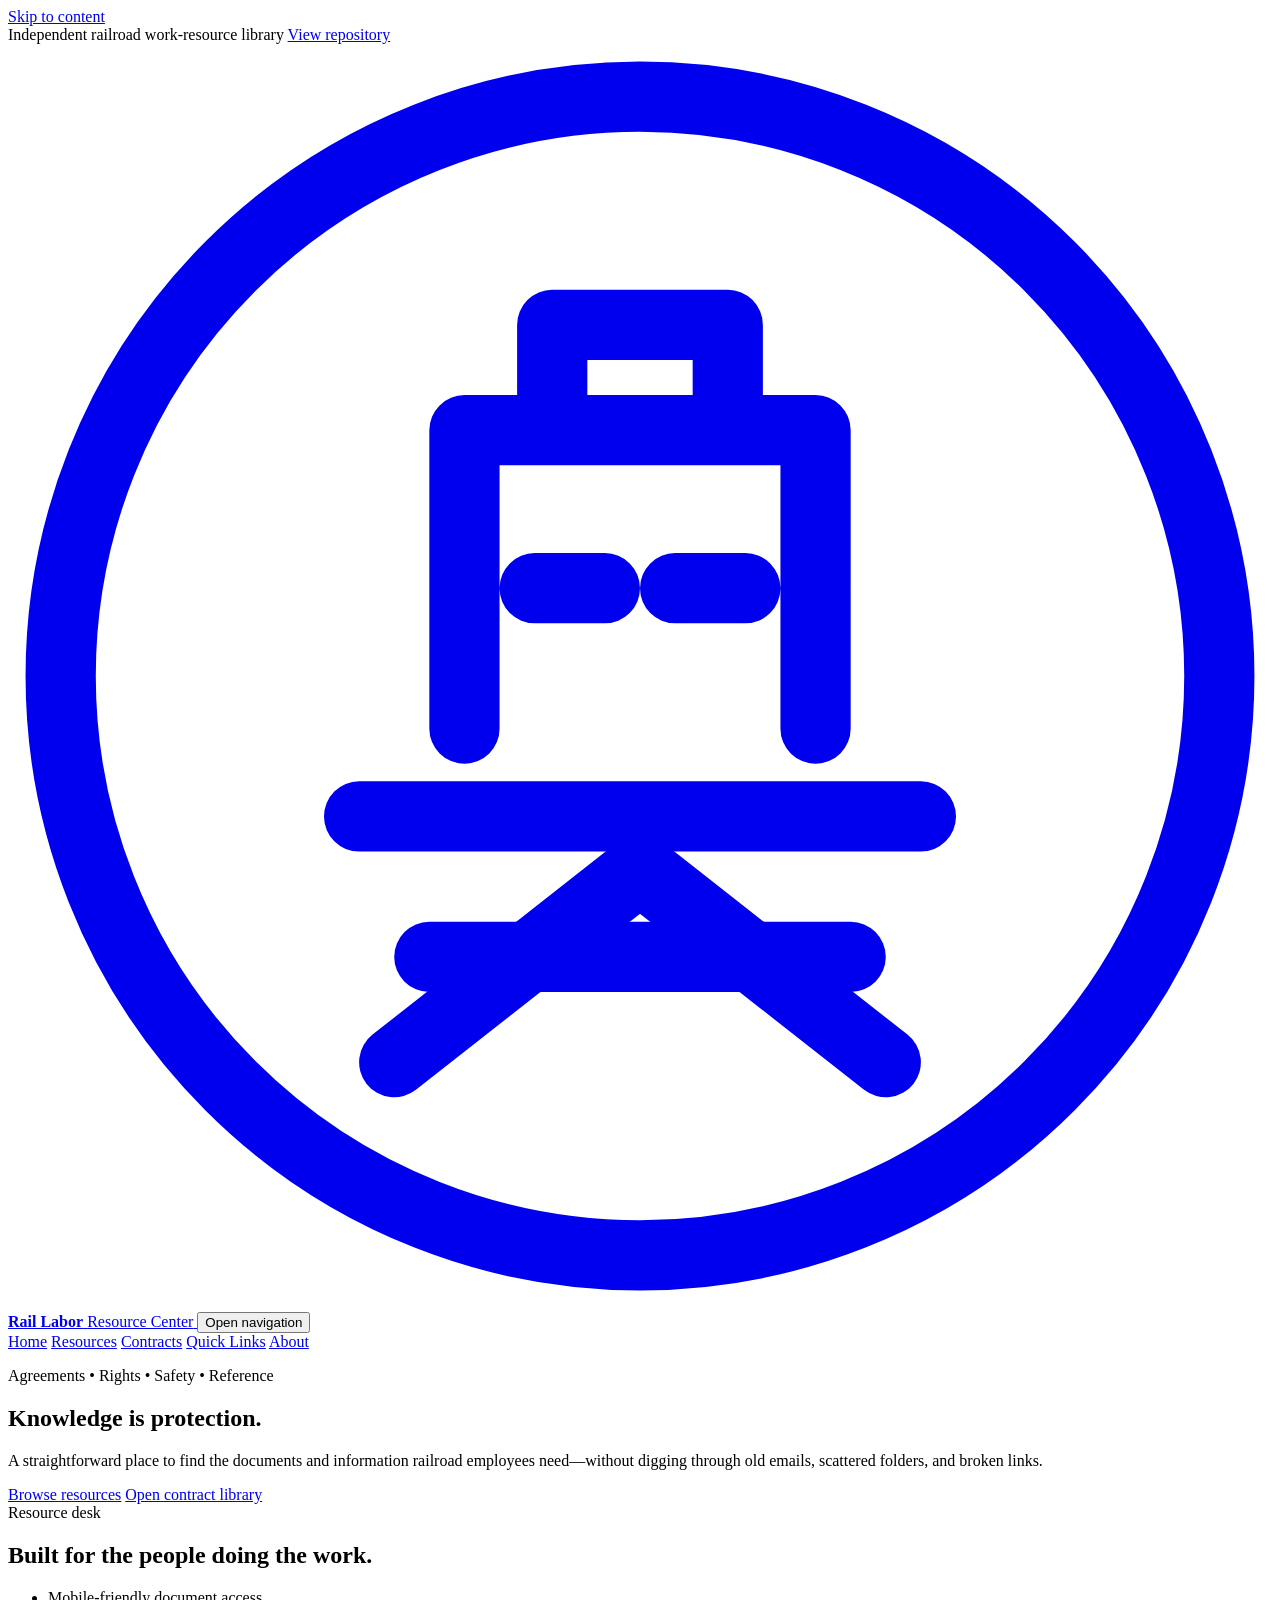
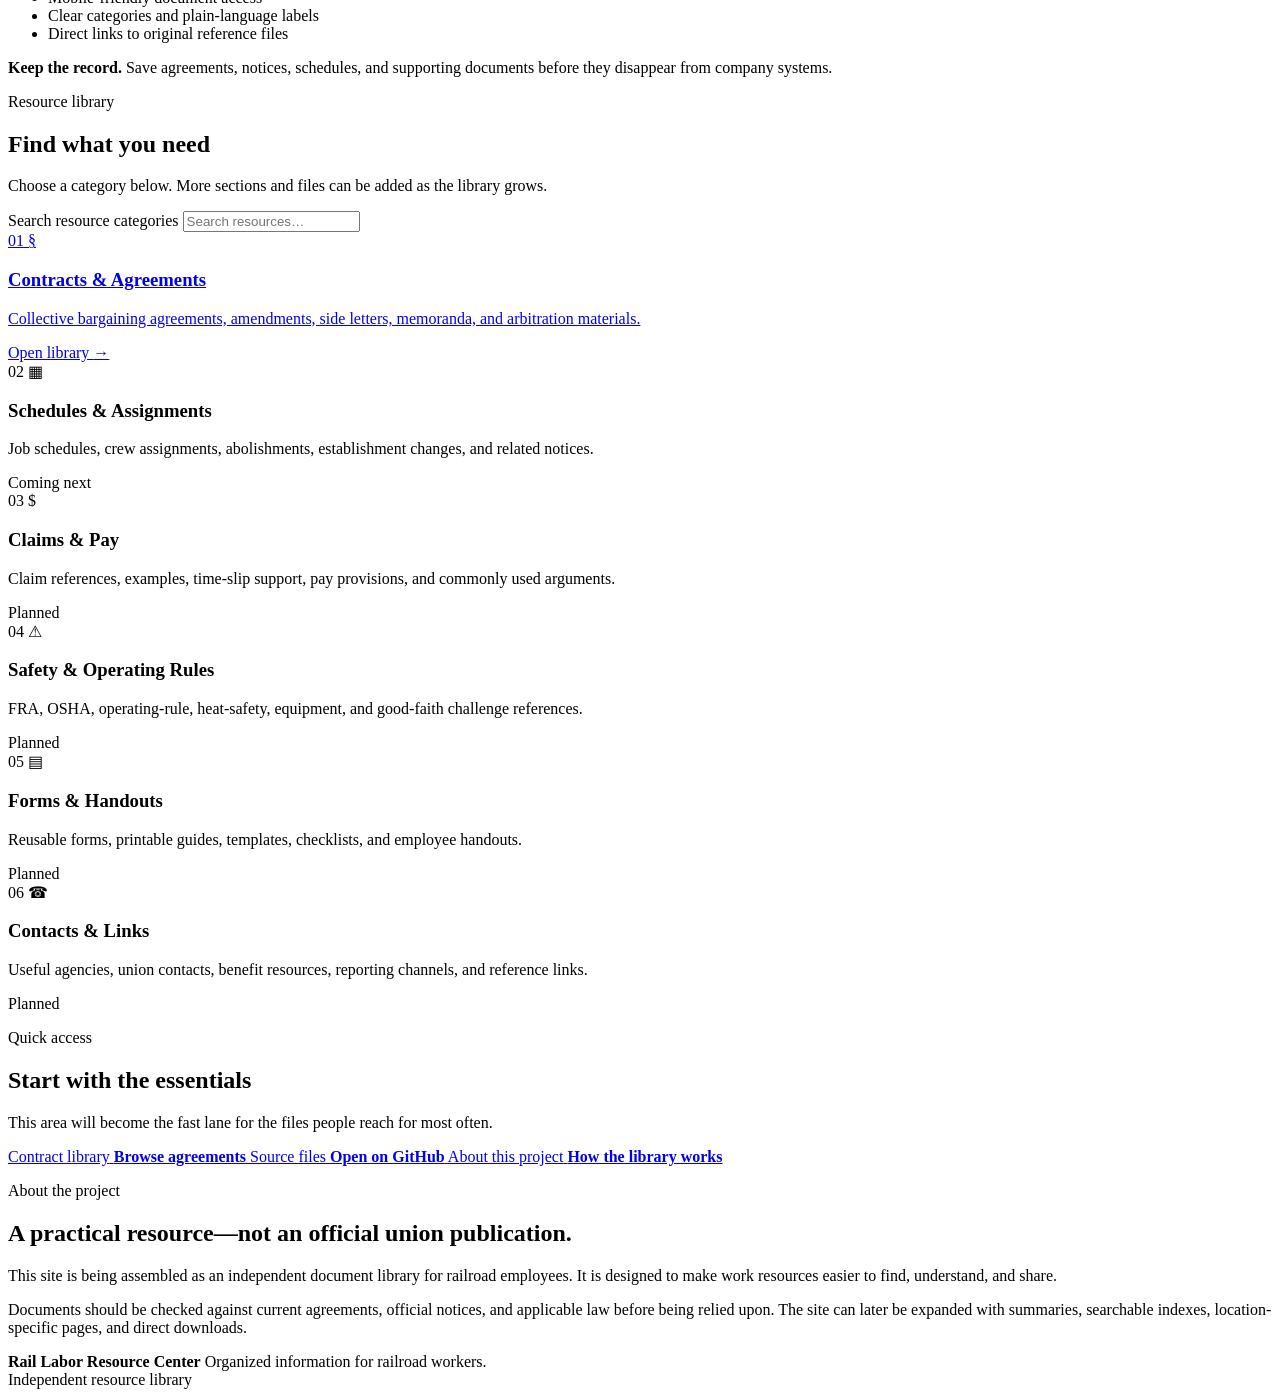
==== index.html @ ba3d01b4 "Build union-style resource homepage" ====
<!doctype html>
<html lang="en">
<head>
  <meta charset="utf-8">
  <meta name="viewport" content="width=device-width, initial-scale=1">
  <meta name="description" content="A practical library of railroad work agreements, schedules, safety references, forms, and employee resources.">
  <title>Rail Labor Resource Center</title>
  <link rel="stylesheet" href="styles.css">
</head>
<body>
  <a class="skip-link" href="#main-content">Skip to content</a>

  <div class="utility-bar">
    <div class="container utility-inner">
      <span>Independent railroad work-resource library</span>
      <a href="https://github.com/dkruse-rgb/Resources" target="_blank" rel="noopener">View repository</a>
    </div>
  </div>

  <header class="site-header">
    <div class="container header-inner">
      <a class="brand" href="./" aria-label="Rail Labor Resource Center home">
        <span class="brand-mark" aria-hidden="true">
          <svg viewBox="0 0 72 72" role="img">
            <circle cx="36" cy="36" r="33" fill="none" stroke="currentColor" stroke-width="4"/>
            <path d="M20 44h32M24 52h24M26 39V22h20v17M31 22v-6h10v6M30 31h4m4 0h4" fill="none" stroke="currentColor" stroke-width="4" stroke-linecap="round" stroke-linejoin="round"/>
            <path d="M22 58 36 47 50 58" fill="none" stroke="currentColor" stroke-width="4" stroke-linecap="round"/>
          </svg>
        </span>
        <span class="brand-copy">
          <strong>Rail Labor</strong>
          <span>Resource Center</span>
        </span>
      </a>

      <button class="menu-button" type="button" aria-expanded="false" aria-controls="primary-nav">
        <span></span><span></span><span></span>
        <span class="sr-only">Open navigation</span>
      </button>

      <nav id="primary-nav" class="primary-nav" aria-label="Main navigation">
        <a class="active" href="./">Home</a>
        <a href="#resources">Resources</a>
        <a href="work-resources/contract/">Contracts</a>
        <a href="#quick-links">Quick Links</a>
        <a href="#about">About</a>
      </nav>
    </div>
  </header>

  <main id="main-content">
    <section class="hero">
      <div class="rail-lines" aria-hidden="true"></div>
      <div class="container hero-grid">
        <div class="hero-copy">
          <p class="eyebrow">Agreements • Rights • Safety • Reference</p>
          <h1>Knowledge is protection.</h1>
          <p class="hero-lead">A straightforward place to find the documents and information railroad employees need—without digging through old emails, scattered folders, and broken links.</p>
          <div class="hero-actions">
            <a class="button button-primary" href="#resources">Browse resources</a>
            <a class="button button-secondary" href="work-resources/contract/">Open contract library</a>
          </div>
        </div>

        <aside class="hero-panel" aria-label="Resource center highlights">
          <div class="panel-kicker">Resource desk</div>
          <h2>Built for the people doing the work.</h2>
          <ul class="check-list">
            <li>Mobile-friendly document access</li>
            <li>Clear categories and plain-language labels</li>
            <li>Direct links to original reference files</li>
          </ul>
        </aside>
      </div>
    </section>

    <section class="notice-strip" aria-label="Important notice">
      <div class="container notice-inner">
        <strong>Keep the record.</strong>
        <span>Save agreements, notices, schedules, and supporting documents before they disappear from company systems.</span>
      </div>
    </section>

    <section id="resources" class="section resources-section">
      <div class="container">
        <div class="section-heading split-heading">
          <div>
            <p class="eyebrow dark">Resource library</p>
            <h2>Find what you need</h2>
            <p>Choose a category below. More sections and files can be added as the library grows.</p>
          </div>
          <label class="resource-search">
            <span class="sr-only">Search resource categories</span>
            <input id="resource-search" type="search" placeholder="Search resources…" autocomplete="off">
          </label>
        </div>

        <div class="resource-grid" id="resource-grid">
          <a class="resource-card featured" href="work-resources/contract/" data-search="contracts agreements memoranda arbitration amendments side letters">
            <span class="card-number">01</span>
            <span class="card-icon" aria-hidden="true">§</span>
            <h3>Contracts & Agreements</h3>
            <p>Collective bargaining agreements, amendments, side letters, memoranda, and arbitration materials.</p>
            <span class="card-link">Open library <span aria-hidden="true">→</span></span>
          </a>

          <article class="resource-card coming-soon" data-search="schedules assignments jobs crew bulletins establishment changes">
            <span class="card-number">02</span>
            <span class="card-icon" aria-hidden="true">▦</span>
            <h3>Schedules & Assignments</h3>
            <p>Job schedules, crew assignments, abolishments, establishment changes, and related notices.</p>
            <span class="status-pill">Coming next</span>
          </article>

          <article class="resource-card coming-soon" data-search="claims pay penalties examples time money grievance">
            <span class="card-number">03</span>
            <span class="card-icon" aria-hidden="true">$</span>
            <h3>Claims & Pay</h3>
            <p>Claim references, examples, time-slip support, pay provisions, and commonly used arguments.</p>
            <span class="status-pill">Planned</span>
          </article>

          <article class="resource-card coming-soon" data-search="safety fra osha heat rules gcor equipment operating">
            <span class="card-number">04</span>
            <span class="card-icon" aria-hidden="true">⚠</span>
            <h3>Safety & Operating Rules</h3>
            <p>FRA, OSHA, operating-rule, heat-safety, equipment, and good-faith challenge references.</p>
            <span class="status-pill">Planned</span>
          </article>

          <article class="resource-card coming-soon" data-search="forms templates handouts printable letters">
            <span class="card-number">05</span>
            <span class="card-icon" aria-hidden="true">▤</span>
            <h3>Forms & Handouts</h3>
            <p>Reusable forms, printable guides, templates, checklists, and employee handouts.</p>
            <span class="status-pill">Planned</span>
          </article>

          <article class="resource-card coming-soon" data-search="contacts union representatives phone email useful links">
            <span class="card-number">06</span>
            <span class="card-icon" aria-hidden="true">☎</span>
            <h3>Contacts & Links</h3>
            <p>Useful agencies, union contacts, benefit resources, reporting channels, and reference links.</p>
            <span class="status-pill">Planned</span>
          </article>
        </div>
        <p id="no-results" class="no-results" hidden>No matching resource categories found.</p>
      </div>
    </section>

    <section id="quick-links" class="section quick-section">
      <div class="container quick-grid">
        <div class="section-heading light-heading">
          <p class="eyebrow">Quick access</p>
          <h2>Start with the essentials</h2>
          <p>This area will become the fast lane for the files people reach for most often.</p>
        </div>
        <div class="quick-links">
          <a href="work-resources/contract/">
            <span>Contract library</span>
            <strong>Browse agreements</strong>
          </a>
          <a href="https://github.com/dkruse-rgb/Resources/tree/main/work-resources" target="_blank" rel="noopener">
            <span>Source files</span>
            <strong>Open on GitHub</strong>
          </a>
          <a href="#about">
            <span>About this project</span>
            <strong>How the library works</strong>
          </a>
        </div>
      </div>
    </section>

    <section id="about" class="section about-section">
      <div class="container about-grid">
        <div>
          <p class="eyebrow dark">About the project</p>
          <h2>A practical resource—not an official union publication.</h2>
        </div>
        <div class="about-copy">
          <p>This site is being assembled as an independent document library for railroad employees. It is designed to make work resources easier to find, understand, and share.</p>
          <p>Documents should be checked against current agreements, official notices, and applicable law before being relied upon. The site can later be expanded with summaries, searchable indexes, location-specific pages, and direct downloads.</p>
        </div>
      </div>
    </section>
  </main>

  <footer class="site-footer">
    <div class="container footer-inner">
      <div class="footer-brand">
        <strong>Rail Labor Resource Center</strong>
        <span>Organized information for railroad workers.</span>
      </div>
      <div class="footer-meta">
        <span>Independent resource library</span>
        <span id="copyright-year"></span>
      </div>
    </div>
  </footer>

  <script src="script.js"></script>
</body>
</html>
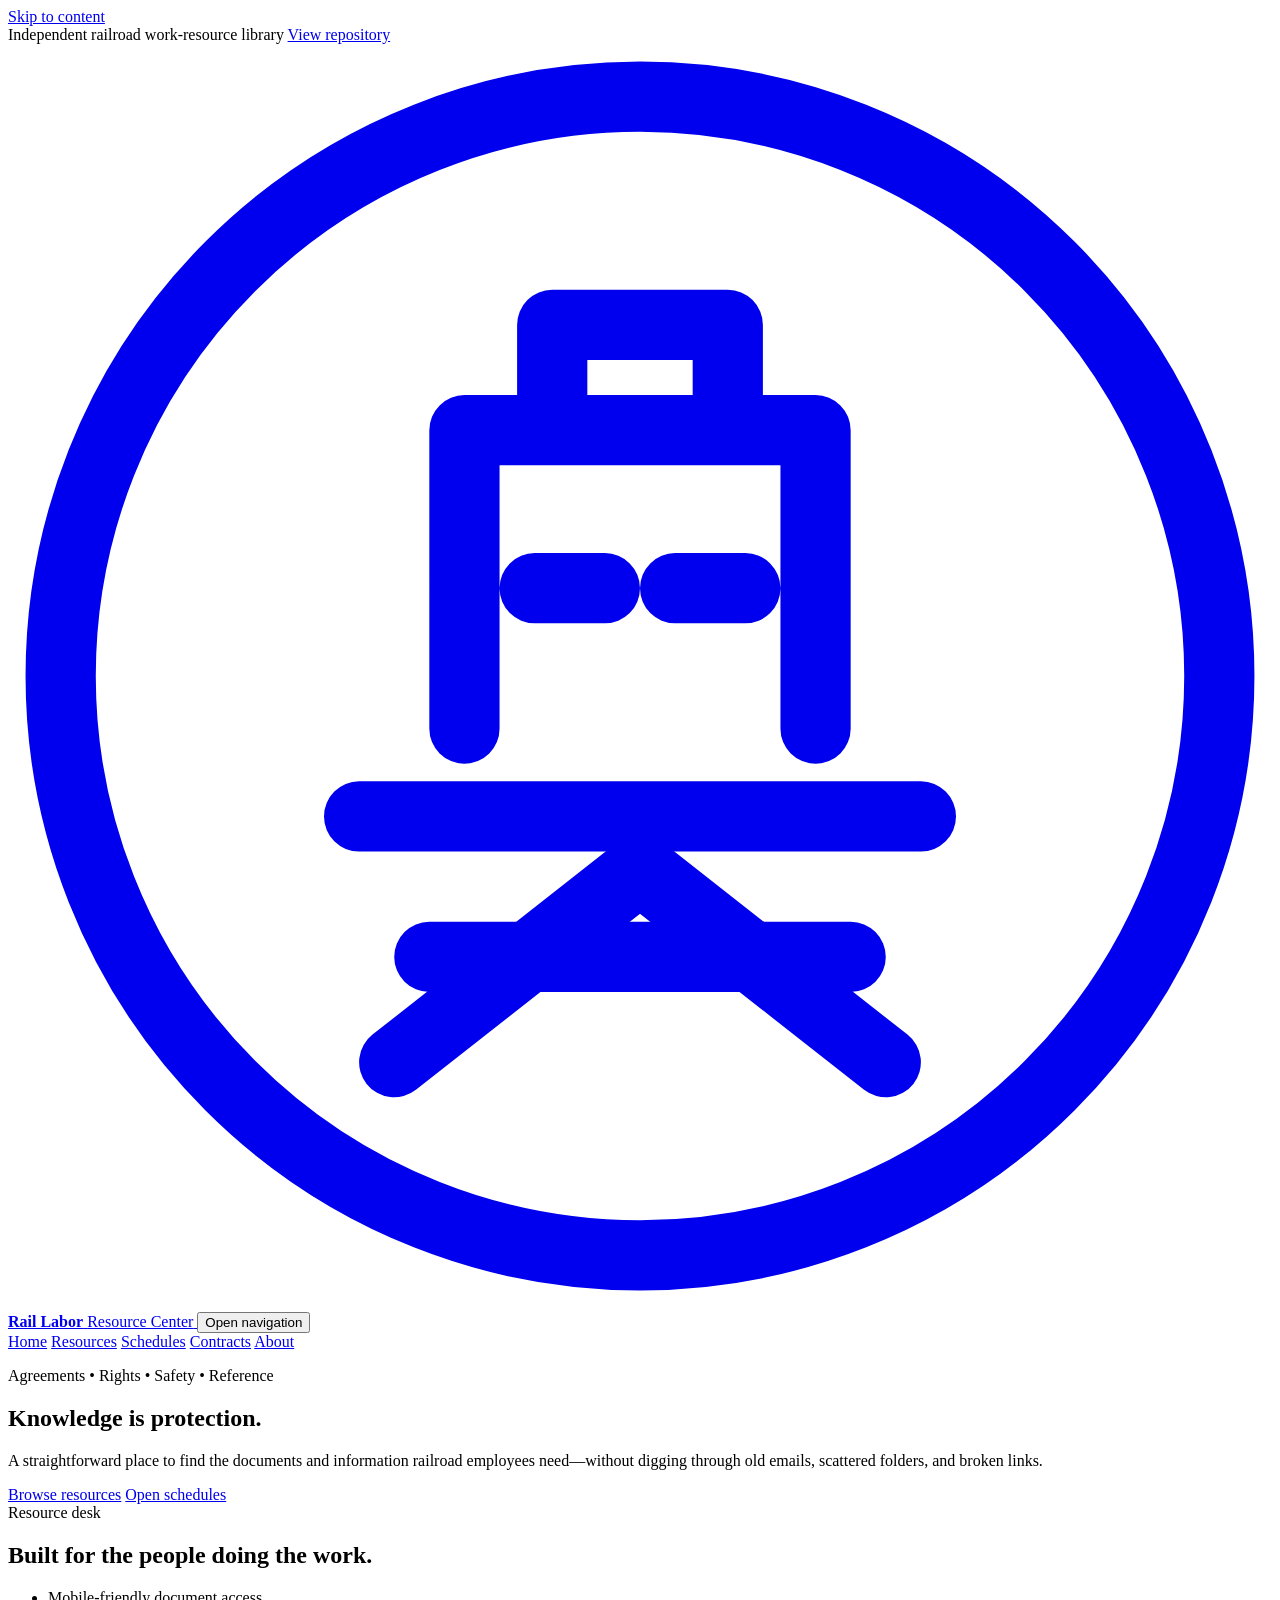
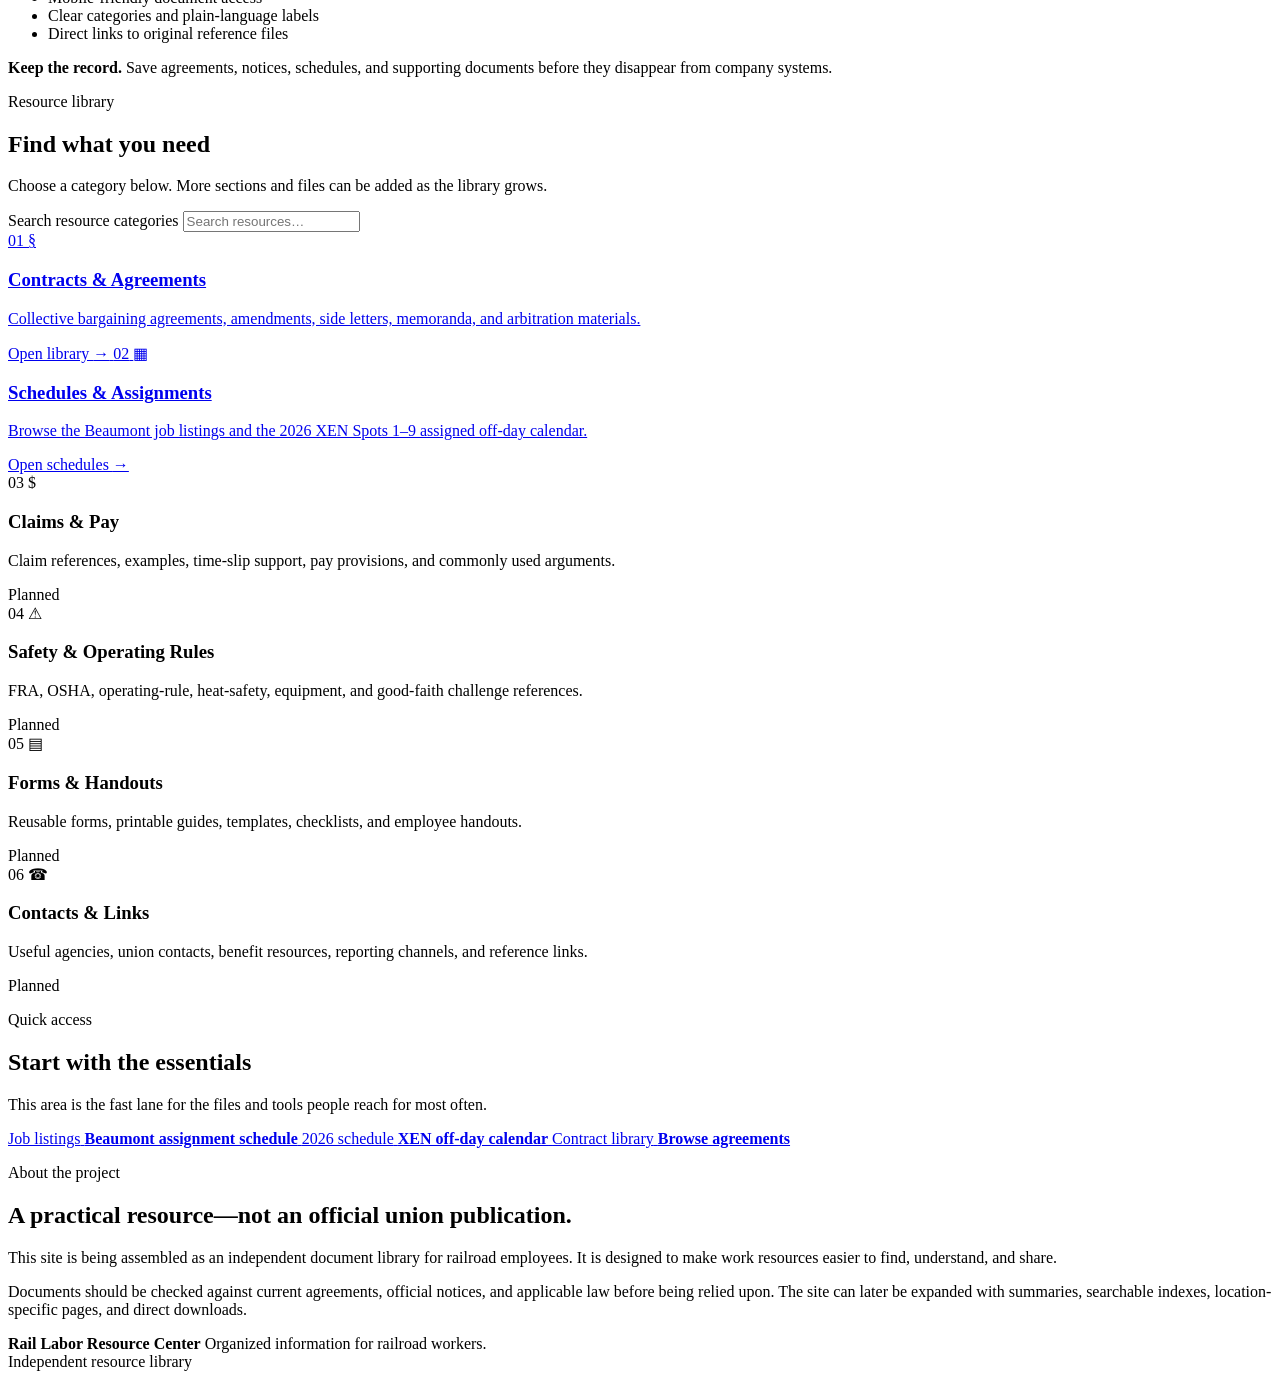
==== commit 11379d7e: "Link organized schedule library from homepage" ====
--- a/index.html
+++ b/index.html
@@ -41,8 +41,8 @@
       <nav id="primary-nav" class="primary-nav" aria-label="Main navigation">
         <a class="active" href="./">Home</a>
         <a href="#resources">Resources</a>
+        <a href="work-resources/schedules/">Schedules</a>
         <a href="work-resources/contract/">Contracts</a>
-        <a href="#quick-links">Quick Links</a>
         <a href="#about">About</a>
       </nav>
     </div>
@@ -58,7 +58,7 @@
           <p class="hero-lead">A straightforward place to find the documents and information railroad employees need—without digging through old emails, scattered folders, and broken links.</p>
           <div class="hero-actions">
             <a class="button button-primary" href="#resources">Browse resources</a>
-            <a class="button button-secondary" href="work-resources/contract/">Open contract library</a>
+            <a class="button button-secondary" href="work-resources/schedules/">Open schedules</a>
           </div>
         </div>
 
@@ -104,13 +104,13 @@
             <span class="card-link">Open library <span aria-hidden="true">→</span></span>
           </a>
 
-          <article class="resource-card coming-soon" data-search="schedules assignments jobs crew bulletins establishment changes">
+          <a class="resource-card" href="work-resources/schedules/" data-search="schedules assignments jobs crew beaumont port arthur mossville leesville xen ado calendar off days extra board">
             <span class="card-number">02</span>
             <span class="card-icon" aria-hidden="true">▦</span>
             <h3>Schedules & Assignments</h3>
-            <p>Job schedules, crew assignments, abolishments, establishment changes, and related notices.</p>
-            <span class="status-pill">Coming next</span>
-          </article>
+            <p>Browse the Beaumont job listings and the 2026 XEN Spots 1–9 assigned off-day calendar.</p>
+            <span class="card-link" style="color:var(--red-700)">Open schedules <span aria-hidden="true">→</span></span>
+          </a>
 
           <article class="resource-card coming-soon" data-search="claims pay penalties examples time money grievance">
             <span class="card-number">03</span>
@@ -153,20 +153,20 @@
         <div class="section-heading light-heading">
           <p class="eyebrow">Quick access</p>
           <h2>Start with the essentials</h2>
-          <p>This area will become the fast lane for the files people reach for most often.</p>
+          <p>This area is the fast lane for the files and tools people reach for most often.</p>
         </div>
         <div class="quick-links">
+          <a href="work-resources/schedules/beaumont-assignment-schedule/">
+            <span>Job listings</span>
+            <strong>Beaumont assignment schedule</strong>
+          </a>
+          <a href="work-resources/schedules/xen-ado-calendar-2026/">
+            <span>2026 schedule</span>
+            <strong>XEN off-day calendar</strong>
+          </a>
           <a href="work-resources/contract/">
             <span>Contract library</span>
             <strong>Browse agreements</strong>
-          </a>
-          <a href="https://github.com/dkruse-rgb/Resources/tree/main/work-resources" target="_blank" rel="noopener">
-            <span>Source files</span>
-            <strong>Open on GitHub</strong>
-          </a>
-          <a href="#about">
-            <span>About this project</span>
-            <strong>How the library works</strong>
           </a>
         </div>
       </div>
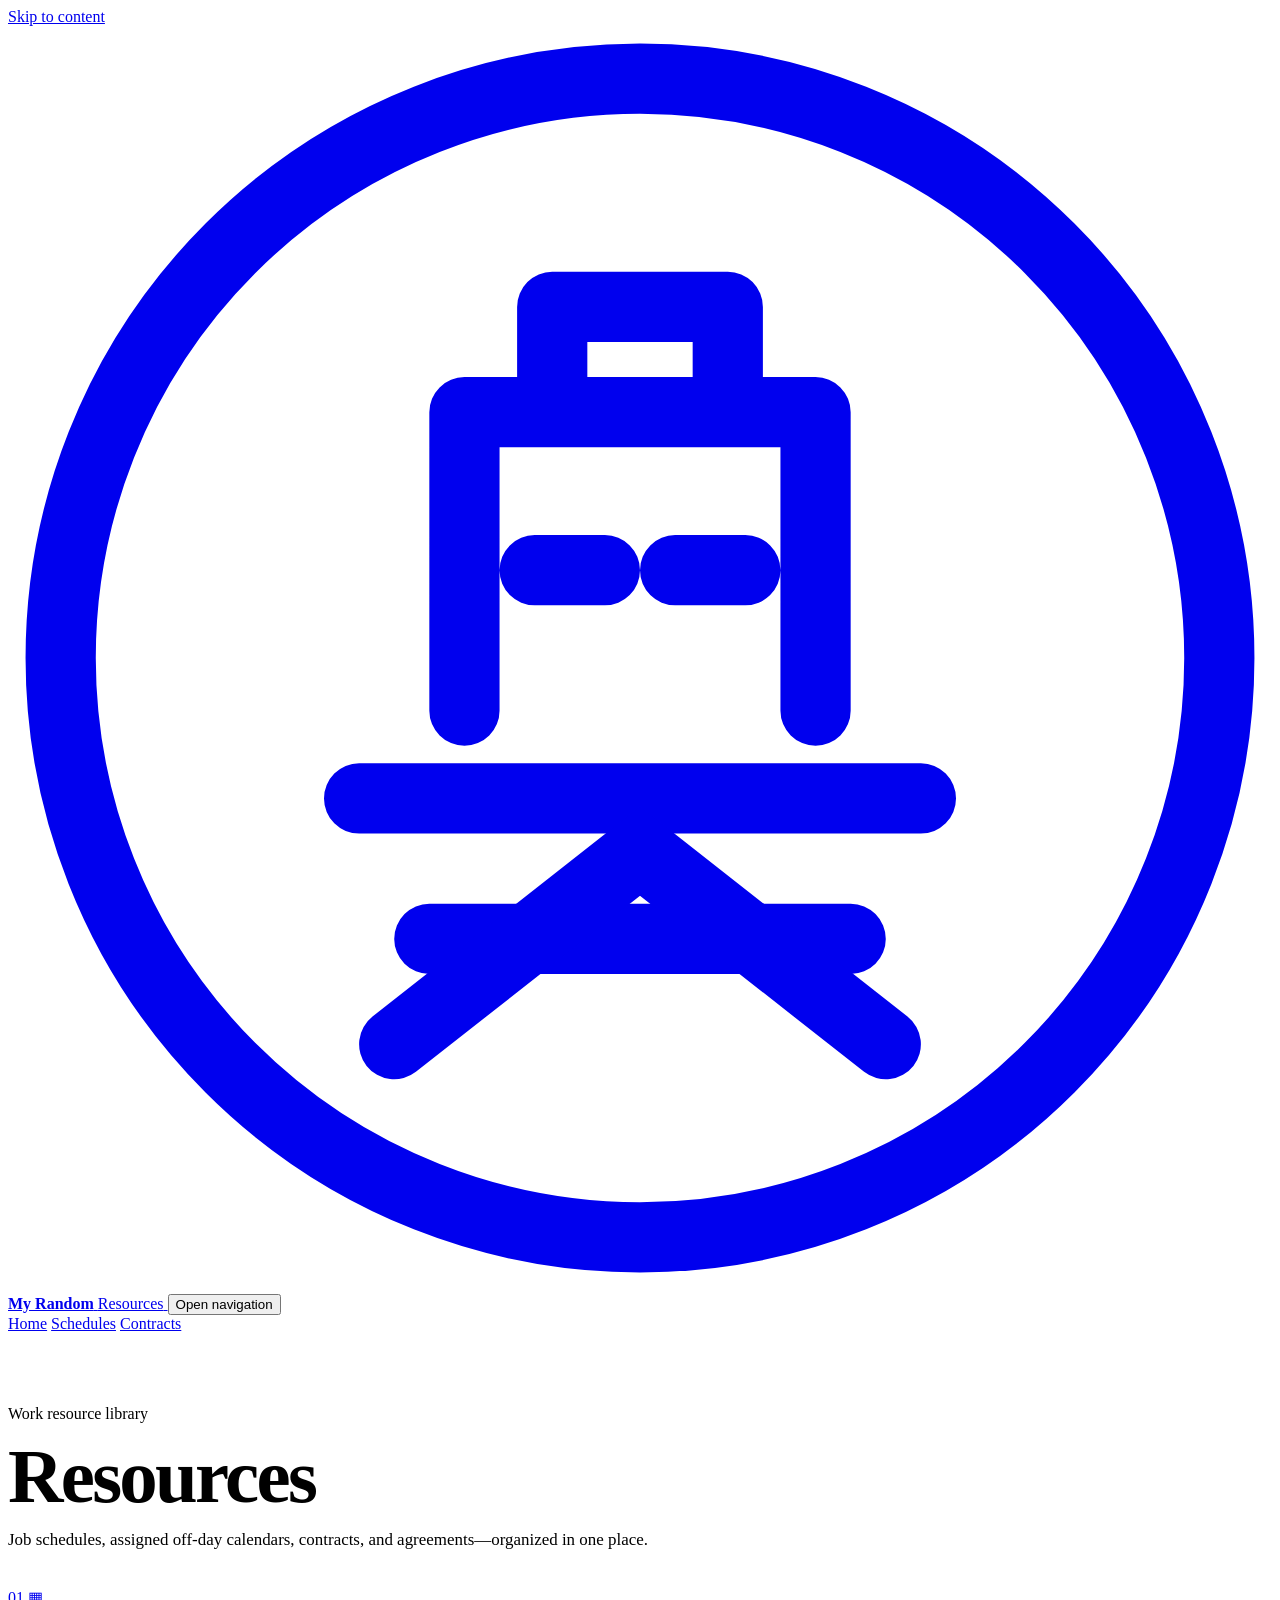
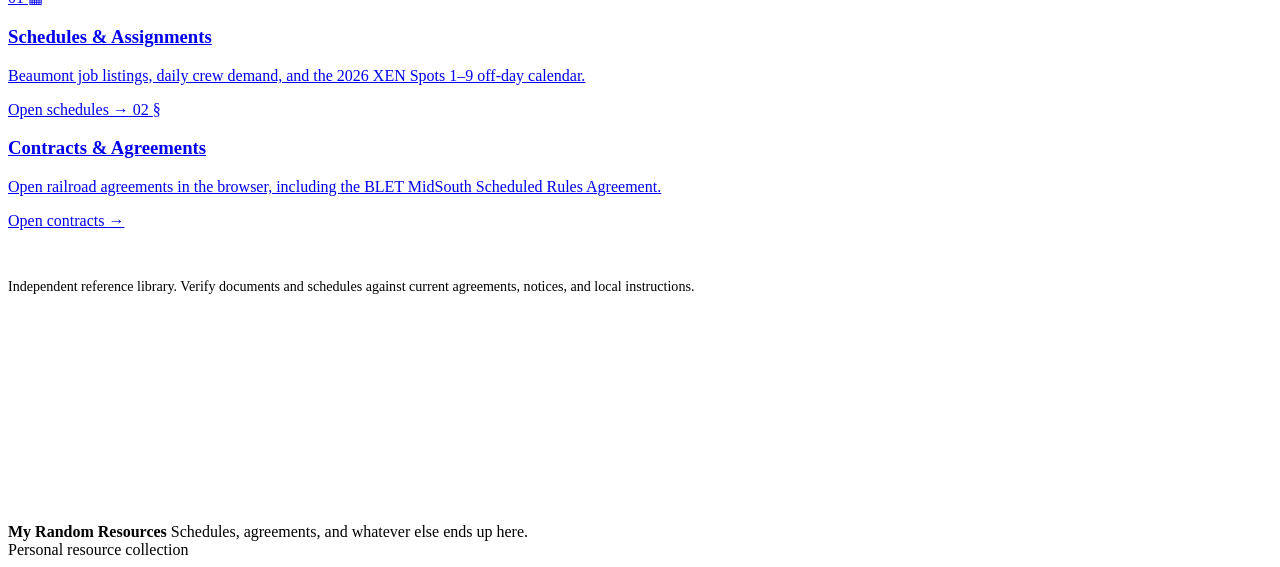
==== commit 13af6035: "Rename site to My Random Resources" ====
--- a/index.html
+++ b/index.html
@@ -3,23 +3,68 @@
 <head>
   <meta charset="utf-8">
   <meta name="viewport" content="width=device-width, initial-scale=1">
-  <meta name="description" content="A practical library of railroad work agreements, schedules, safety references, forms, and employee resources.">
-  <title>Rail Labor Resource Center</title>
+  <meta name="description" content="Railroad work agreements, job schedules, calendars, and employee reference materials.">
+  <title>My Random Resources</title>
   <link rel="stylesheet" href="styles.css">
+  <style>
+    .home-directory {
+      min-height: calc(100vh - 242px);
+      padding: 56px 0 76px;
+      background: var(--cream);
+    }
+
+    .home-heading {
+      max-width: 760px;
+      margin-bottom: 38px;
+    }
+
+    .home-heading h1 {
+      margin: 0;
+      color: var(--navy-900);
+      font-family: Georgia, 'Times New Roman', serif;
+      font-size: clamp(2.7rem, 7vw, 4.8rem);
+      font-weight: 900;
+      line-height: .98;
+      letter-spacing: -.035em;
+    }
+
+    .home-heading p:not(.eyebrow) {
+      margin: 16px 0 0;
+      color: var(--muted);
+      font-size: 1.06rem;
+    }
+
+    .home-resource-grid {
+      max-width: 900px;
+      grid-template-columns: repeat(2, minmax(0, 1fr));
+    }
+
+    .home-resource-grid .resource-card {
+      min-height: 290px;
+    }
+
+    .home-note {
+      max-width: 900px;
+      margin: 28px 0 0;
+      padding-top: 20px;
+      color: var(--muted);
+      border-top: 1px solid var(--line);
+      font-size: .88rem;
+    }
+
+    @media (max-width: 700px) {
+      .home-directory { padding: 40px 0 56px; }
+      .home-resource-grid { grid-template-columns: 1fr; }
+      .home-resource-grid .resource-card { min-height: 250px; }
+    }
+  </style>
 </head>
 <body>
   <a class="skip-link" href="#main-content">Skip to content</a>
 
-  <div class="utility-bar">
-    <div class="container utility-inner">
-      <span>Independent railroad work-resource library</span>
-      <a href="https://github.com/dkruse-rgb/Resources" target="_blank" rel="noopener">View repository</a>
-    </div>
-  </div>
-
   <header class="site-header">
     <div class="container header-inner">
-      <a class="brand" href="./" aria-label="Rail Labor Resource Center home">
+      <a class="brand" href="./" aria-label="My Random Resources home">
         <span class="brand-mark" aria-hidden="true">
           <svg viewBox="0 0 72 72" role="img">
             <circle cx="36" cy="36" r="33" fill="none" stroke="currentColor" stroke-width="4"/>
@@ -28,8 +73,8 @@
           </svg>
         </span>
         <span class="brand-copy">
-          <strong>Rail Labor</strong>
-          <span>Resource Center</span>
+          <strong>My Random</strong>
+          <span>Resources</span>
         </span>
       </a>
 
@@ -40,160 +85,50 @@
 
       <nav id="primary-nav" class="primary-nav" aria-label="Main navigation">
         <a class="active" href="./">Home</a>
-        <a href="#resources">Resources</a>
         <a href="work-resources/schedules/">Schedules</a>
         <a href="work-resources/contract/">Contracts</a>
-        <a href="#about">About</a>
       </nav>
     </div>
   </header>
 
-  <main id="main-content">
-    <section class="hero">
-      <div class="rail-lines" aria-hidden="true"></div>
-      <div class="container hero-grid">
-        <div class="hero-copy">
-          <p class="eyebrow">Agreements • Rights • Safety • Reference</p>
-          <h1>Knowledge is protection.</h1>
-          <p class="hero-lead">A straightforward place to find the documents and information railroad employees need—without digging through old emails, scattered folders, and broken links.</p>
-          <div class="hero-actions">
-            <a class="button button-primary" href="#resources">Browse resources</a>
-            <a class="button button-secondary" href="work-resources/schedules/">Open schedules</a>
-          </div>
-        </div>
+  <main id="main-content" class="home-directory">
+    <div class="container">
+      <header class="home-heading">
+        <p class="eyebrow dark">Work resource library</p>
+        <h1>Resources</h1>
+        <p>Job schedules, assigned off-day calendars, contracts, and agreements—organized in one place.</p>
+      </header>
 
-        <aside class="hero-panel" aria-label="Resource center highlights">
-          <div class="panel-kicker">Resource desk</div>
-          <h2>Built for the people doing the work.</h2>
-          <ul class="check-list">
-            <li>Mobile-friendly document access</li>
-            <li>Clear categories and plain-language labels</li>
-            <li>Direct links to original reference files</li>
-          </ul>
-        </aside>
+      <div class="resource-grid home-resource-grid">
+        <a class="resource-card featured" href="work-resources/schedules/">
+          <span class="card-number">01</span>
+          <span class="card-icon" aria-hidden="true">▦</span>
+          <h3>Schedules & Assignments</h3>
+          <p>Beaumont job listings, daily crew demand, and the 2026 XEN Spots 1–9 off-day calendar.</p>
+          <span class="card-link">Open schedules <span aria-hidden="true">→</span></span>
+        </a>
+
+        <a class="resource-card" href="work-resources/contract/">
+          <span class="card-number">02</span>
+          <span class="card-icon" aria-hidden="true">§</span>
+          <h3>Contracts & Agreements</h3>
+          <p>Open railroad agreements in the browser, including the BLET MidSouth Scheduled Rules Agreement.</p>
+          <span class="card-link" style="color:var(--red-700)">Open contracts <span aria-hidden="true">→</span></span>
+        </a>
       </div>
-    </section>
 
-    <section class="notice-strip" aria-label="Important notice">
-      <div class="container notice-inner">
-        <strong>Keep the record.</strong>
-        <span>Save agreements, notices, schedules, and supporting documents before they disappear from company systems.</span>
-      </div>
-    </section>
-
-    <section id="resources" class="section resources-section">
-      <div class="container">
-        <div class="section-heading split-heading">
-          <div>
-            <p class="eyebrow dark">Resource library</p>
-            <h2>Find what you need</h2>
-            <p>Choose a category below. More sections and files can be added as the library grows.</p>
-          </div>
-          <label class="resource-search">
-            <span class="sr-only">Search resource categories</span>
-            <input id="resource-search" type="search" placeholder="Search resources…" autocomplete="off">
-          </label>
-        </div>
-
-        <div class="resource-grid" id="resource-grid">
-          <a class="resource-card featured" href="work-resources/contract/" data-search="contracts agreements memoranda arbitration amendments side letters">
-            <span class="card-number">01</span>
-            <span class="card-icon" aria-hidden="true">§</span>
-            <h3>Contracts & Agreements</h3>
-            <p>Collective bargaining agreements, amendments, side letters, memoranda, and arbitration materials.</p>
-            <span class="card-link">Open library <span aria-hidden="true">→</span></span>
-          </a>
-
-          <a class="resource-card" href="work-resources/schedules/" data-search="schedules assignments jobs crew beaumont port arthur mossville leesville xen ado calendar off days extra board">
-            <span class="card-number">02</span>
-            <span class="card-icon" aria-hidden="true">▦</span>
-            <h3>Schedules & Assignments</h3>
-            <p>Browse the Beaumont job listings and the 2026 XEN Spots 1–9 assigned off-day calendar.</p>
-            <span class="card-link" style="color:var(--red-700)">Open schedules <span aria-hidden="true">→</span></span>
-          </a>
-
-          <article class="resource-card coming-soon" data-search="claims pay penalties examples time money grievance">
-            <span class="card-number">03</span>
-            <span class="card-icon" aria-hidden="true">$</span>
-            <h3>Claims & Pay</h3>
-            <p>Claim references, examples, time-slip support, pay provisions, and commonly used arguments.</p>
-            <span class="status-pill">Planned</span>
-          </article>
-
-          <article class="resource-card coming-soon" data-search="safety fra osha heat rules gcor equipment operating">
-            <span class="card-number">04</span>
-            <span class="card-icon" aria-hidden="true">⚠</span>
-            <h3>Safety & Operating Rules</h3>
-            <p>FRA, OSHA, operating-rule, heat-safety, equipment, and good-faith challenge references.</p>
-            <span class="status-pill">Planned</span>
-          </article>
-
-          <article class="resource-card coming-soon" data-search="forms templates handouts printable letters">
-            <span class="card-number">05</span>
-            <span class="card-icon" aria-hidden="true">▤</span>
-            <h3>Forms & Handouts</h3>
-            <p>Reusable forms, printable guides, templates, checklists, and employee handouts.</p>
-            <span class="status-pill">Planned</span>
-          </article>
-
-          <article class="resource-card coming-soon" data-search="contacts union representatives phone email useful links">
-            <span class="card-number">06</span>
-            <span class="card-icon" aria-hidden="true">☎</span>
-            <h3>Contacts & Links</h3>
-            <p>Useful agencies, union contacts, benefit resources, reporting channels, and reference links.</p>
-            <span class="status-pill">Planned</span>
-          </article>
-        </div>
-        <p id="no-results" class="no-results" hidden>No matching resource categories found.</p>
-      </div>
-    </section>
-
-    <section id="quick-links" class="section quick-section">
-      <div class="container quick-grid">
-        <div class="section-heading light-heading">
-          <p class="eyebrow">Quick access</p>
-          <h2>Start with the essentials</h2>
-          <p>This area is the fast lane for the files and tools people reach for most often.</p>
-        </div>
-        <div class="quick-links">
-          <a href="work-resources/schedules/beaumont-assignment-schedule/">
-            <span>Job listings</span>
-            <strong>Beaumont assignment schedule</strong>
-          </a>
-          <a href="work-resources/schedules/xen-ado-calendar-2026/">
-            <span>2026 schedule</span>
-            <strong>XEN off-day calendar</strong>
-          </a>
-          <a href="work-resources/contract/">
-            <span>Contract library</span>
-            <strong>Browse agreements</strong>
-          </a>
-        </div>
-      </div>
-    </section>
-
-    <section id="about" class="section about-section">
-      <div class="container about-grid">
-        <div>
-          <p class="eyebrow dark">About the project</p>
-          <h2>A practical resource—not an official union publication.</h2>
-        </div>
-        <div class="about-copy">
-          <p>This site is being assembled as an independent document library for railroad employees. It is designed to make work resources easier to find, understand, and share.</p>
-          <p>Documents should be checked against current agreements, official notices, and applicable law before being relied upon. The site can later be expanded with summaries, searchable indexes, location-specific pages, and direct downloads.</p>
-        </div>
-      </div>
-    </section>
+      <p class="home-note">Independent reference library. Verify documents and schedules against current agreements, notices, and local instructions.</p>
+    </div>
   </main>
 
   <footer class="site-footer">
     <div class="container footer-inner">
       <div class="footer-brand">
-        <strong>Rail Labor Resource Center</strong>
-        <span>Organized information for railroad workers.</span>
+        <strong>My Random Resources</strong>
+        <span>Schedules, agreements, and whatever else ends up here.</span>
       </div>
       <div class="footer-meta">
-        <span>Independent resource library</span>
+        <span>Personal resource collection</span>
         <span id="copyright-year"></span>
       </div>
     </div>
